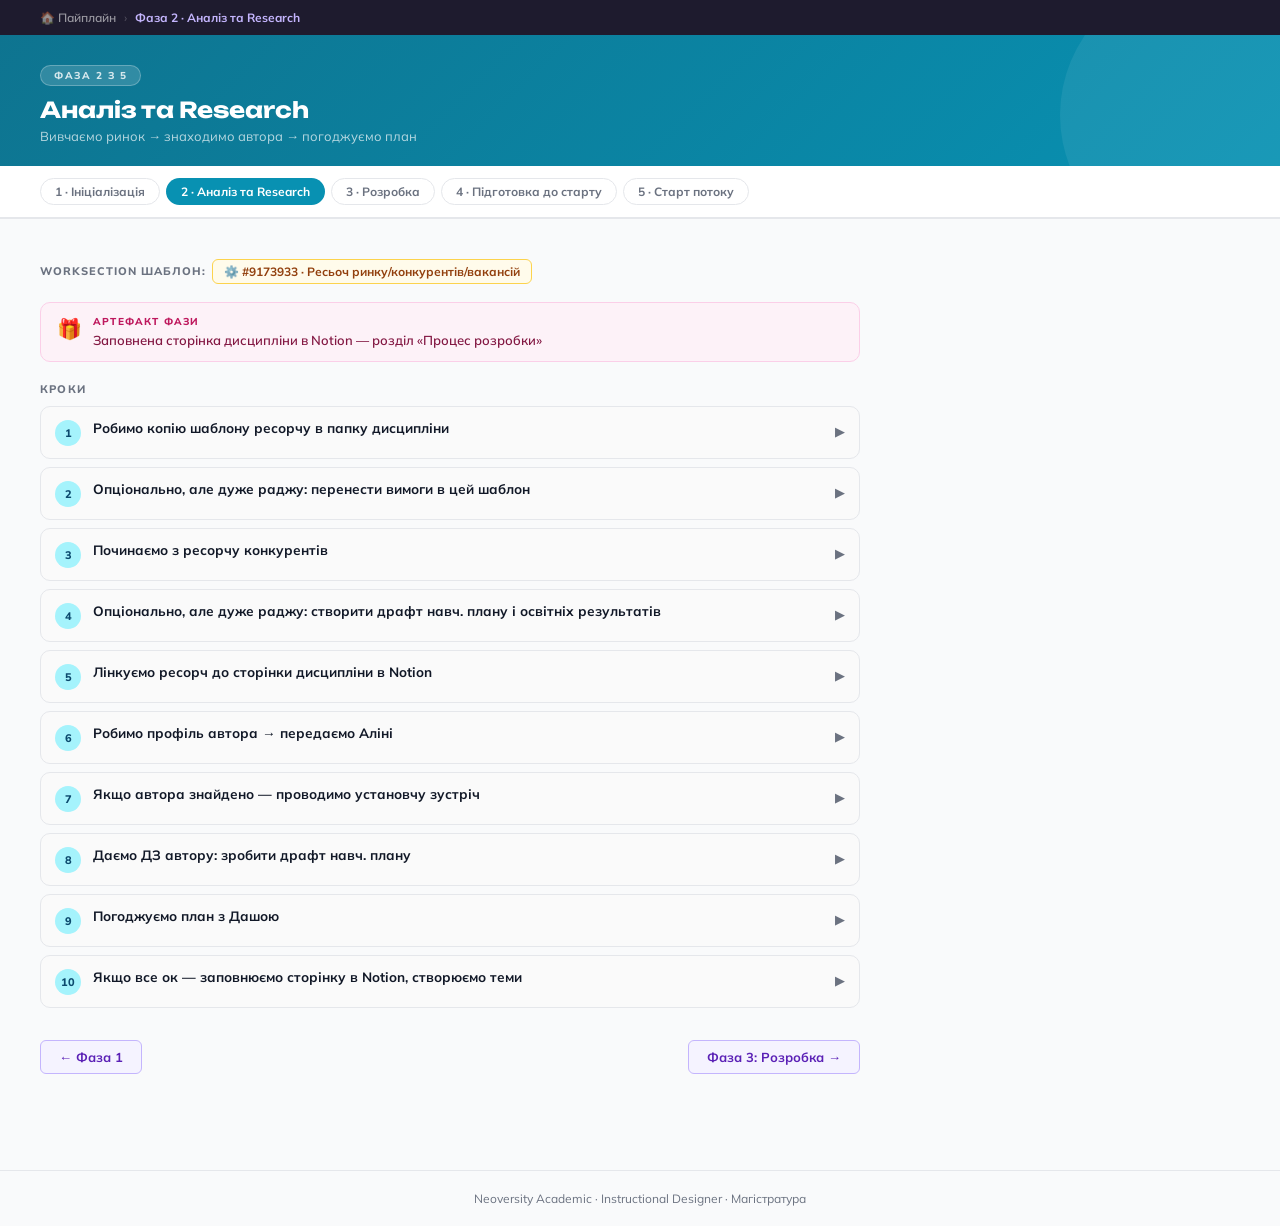
==== phase-2.html @ cc3567e7 "Initial pipeline: 5 phases + shared CSS + index" ====
<!DOCTYPE html>
<html lang="uk">
<head>
<meta charset="UTF-8">
<meta name="viewport" content="width=device-width, initial-scale=1.0">
<title>Фаза 2 · Аналіз та Research</title>
<link rel="stylesheet" href="shared.css">
</head>
<body>

<div class="topbar">
  <a href="index.html">🏠 Пайплайн</a>
  <span class="sep">›</span>
  <span class="cur">Фаза 2 · Аналіз та Research</span>
</div>

<div class="phase-banner" style="background:linear-gradient(135deg,#0E7490,#0891B2);">
  <div class="phase-tag">Фаза 2 з 5</div>
  <h1>Аналіз та Research</h1>
  <p>Вивчаємо ринок → знаходимо автора → погоджуємо план</p>
</div>

<div class="nav-pills">
  <a class="pill" href="phase-1.html">1 · Ініціалізація</a>
  <a class="pill active" href="phase-2.html" style="background:#0891B2;">2 · Аналіз та Research</a>
  <a class="pill" href="phase-3.html">3 · Розробка</a>
  <a class="pill" href="phase-4.html">4 · Підготовка до старту</a>
  <a class="pill" href="phase-5.html">5 · Старт потоку</a>
</div>

<div class="main">

  <div class="ws-tag">
    <span style="font-size:11px;font-weight:800;text-transform:uppercase;letter-spacing:1px;color:var(--muted);">Worksection шаблон:</span>
    <a class="lnk lnk-ws" href="https://goi1549.worksection.com/project/194984/9173933/" target="_blank">⚙️ #9173933 · Ресьоч ринку/конкурентів/вакансій</a>
  </div>

  <div class="artifact">
    <span class="ico">🎁</span>
    <div>
      <div class="a-lbl">Артефакт фази</div>
      <div class="a-txt">Заповнена сторінка дисципліни в Notion — розділ «Процес розробки»</div>
    </div>
  </div>

  <div class="sec-lbl">Кроки</div>
  <div class="steps">

    <div class="step">
      <div class="step-hdr" onclick="toggleStep(this)">
        <div class="snum" style="background:#A5F3FC;color:#0C4A6E;">1</div>
        <div class="step-title">Робимо копію шаблону ресорчу в папку дисципліни</div>
        <div class="step-arrow">▶</div>
      </div>
      <div class="step-body">
        <div class="why"><span class="wi">💡</span>Шаблон ресорчу — єдине місце де збираємо всю інформацію по конкурентах, вимогах і драфті НП. Без копії в папці дисципліни документ "загубиться" в спільних файлах.</div>
        <div class="links">
          <a class="lnk lnk-sheet" href="https://docs.google.com/spreadsheets/d/11NgSKmfYZsL1wiA2V9bonBR-zUMwZav1nzun_w6yIEM/edit" target="_blank">📗 Шаблон ресорчу — зробити копію</a>
        </div>
      </div>
    </div>

    <div class="step">
      <div class="step-hdr" onclick="toggleStep(this)">
        <div class="snum" style="background:#A5F3FC;color:#0C4A6E;">2</div>
        <div class="step-title">Опціонально, але дуже раджу: перенести вимоги в цей шаблон</div>
        <div class="step-arrow">▶</div>
      </div>
      <div class="step-body">
        <div class="why"><span class="wi">💡</span>Коли вимоги і ресорч в одному файлі — легше бачити чи відповідає знайдений контент тому що потрібно. Не треба перемикатися між вкладками.</div>
      </div>
    </div>

    <div class="step">
      <div class="step-hdr" onclick="toggleStep(this)">
        <div class="snum" style="background:#A5F3FC;color:#0C4A6E;">3</div>
        <div class="step-title">Починаємо з ресорчу конкурентів</div>
        <div class="step-arrow">▶</div>
      </div>
      <div class="step-body">
        <div class="why"><span class="wi">💡</span>Ресорч конкурентів показує що є на ринку — це допомагає зробити нашу дисципліну кращою або принаймні не гіршою. Без цього ризикуємо розробити "застарілий" курс.</div>
        <ul class="notes">
          <li>Дивимось вимоги до дисципліни, опис: магістратура в Notion</li>
          <li>Заповнюємо шаблон ресорчу</li>
        </ul>
        <div class="links">
          <a class="lnk lnk-notion" href="https://www.notion.so/goit/1813f971cef0800490b0d39226ace238" target="_blank">📓 Вимоги до дисципліни (ОПП)</a>
        </div>
      </div>
    </div>

    <div class="step">
      <div class="step-hdr" onclick="toggleStep(this)">
        <div class="snum" style="background:#A5F3FC;color:#0C4A6E;">4</div>
        <div class="step-title">Опціонально, але дуже раджу: створити драфт навч. плану і освітніх результатів</div>
        <div class="step-arrow">▶</div>
      </div>
      <div class="step-body">
        <div class="why"><span class="wi">💡</span>Якщо прийти на установчу зустріч вже з драфтом — розмова буде набагато продуктивнішою. Автор відразу реагує на конкретне, а не думає "з чого почати".</div>
      </div>
    </div>

    <div class="step">
      <div class="step-hdr" onclick="toggleStep(this)">
        <div class="snum" style="background:#A5F3FC;color:#0C4A6E;">5</div>
        <div class="step-title">Лінкуємо ресорч до сторінки дисципліни в Notion</div>
        <div class="step-arrow">▶</div>
      </div>
      <div class="step-body">
        <div class="why"><span class="wi">💡</span>Всі документи мають бути прилінковані до сторінки дисципліни — щоб будь-хто з команди міг знайти все в одному місці без запитів "а де це?".</div>
        <div class="links">
          <a class="lnk lnk-notion" href="https://www.notion.so/goit/Notion-529e259a971f466d80d2b1abbc45a297" target="_blank">📓 Notion · База дисципліни</a>
        </div>
      </div>
    </div>

    <div class="step">
      <div class="step-hdr" onclick="toggleStep(this)">
        <div class="snum" style="background:#A5F3FC;color:#0C4A6E;">6</div>
        <div class="step-title">Робимо профіль автора → передаємо Аліні</div>
        <div class="step-arrow">▶</div>
      </div>
      <div class="step-body">
        <div class="why"><span class="wi">💡</span>Профіль автора потрібен HR і рекрутерам для пошуку і підписання договору. Без нього процес онбордингу автора зупиняється.</div>
        <ul class="notes">
          <li>Для магістратури — профіль робиться на сторінці дисципліни в Notion у відповідному розділі</li>
          <li>Передаємо Аліні — вона поставить таску рекрутерам (опціонально, за потреби)</li>
        </ul>
        <div class="links">
          <a class="lnk lnk-notion" href="https://www.notion.so/goit/Neoversity-6c39748050674a029954bfe19735e883" target="_blank">📓 Опис профілів викладачів та менторів</a>
          <a class="lnk lnk-notion" href="https://www.notion.so/goit/Neoversity-2713f971cef08071bea7c9b1d1590219" target="_blank">📓 Профіль посади Автора дисципліни</a>
        </div>
      </div>
    </div>

    <div class="step">
      <div class="step-hdr" onclick="toggleStep(this)">
        <div class="snum" style="background:#A5F3FC;color:#0C4A6E;">7</div>
        <div class="step-title">Якщо автора знайдено — проводимо установчу зустріч</div>
        <div class="step-arrow">▶</div>
      </div>
      <div class="step-body">
        <div class="why"><span class="wi">💡</span>Установча зустріч — момент коли ми і автор синхронізуємось по змісту, формату і очікуваннях. Якщо автор вже є — починаємо з цього кроку, але бажано мати хоча б нотатки про дисципліну.</div>
        <ul class="notes">
          <li>Що за дисципліна взагалом — короткий огляд</li>
          <li>Особливості: які спеціалізації, які дисципліни взаємопов'язані, яка форма контролю</li>
          <li>Показуємо наш драфт НП, обговорюємо</li>
          <li>Одразу запитуємо щодо практики і домашніх завдань (що думає експерт)</li>
        </ul>
      </div>
    </div>

    <div class="step">
      <div class="step-hdr" onclick="toggleStep(this)">
        <div class="snum" style="background:#A5F3FC;color:#0C4A6E;">8</div>
        <div class="step-title">Даємо ДЗ автору: зробити драфт навч. плану</div>
        <div class="step-arrow">▶</div>
      </div>
      <div class="step-body">
        <div class="why"><span class="wi">💡</span>Якщо автор отримав чітке ДЗ з критеріями — шанс отримати якісний результат суттєво вищий. Без цього "драфт навчального плану" може означати що завгодно.</div>
        <ul class="notes">
          <li>Робити в окремій вкладці шаблону ресорчу</li>
          <li>Просимо прописати не тільки заняття, а й приблизний план — що буде на кожному</li>
          <li>Одразу починати думати про розбаловку балів</li>
          <li>Увага на тиждень мідтьормів при плануванні ДЗ і проєктів</li>
          <li>Просимо надіслати ДО зустрічі → щоб був час ознайомитись</li>
        </ul>
      </div>
    </div>

    <div class="step">
      <div class="step-hdr" onclick="toggleStep(this)">
        <div class="snum" style="background:#A5F3FC;color:#0C4A6E;">9</div>
        <div class="step-title">Погоджуємо план з Дашою</div>
        <div class="step-arrow">▶</div>
      </div>
      <div class="step-body">
        <div class="why"><span class="wi">💡</span>Даша як Head of Academic має бачити план до того як починаємо повну розробку. Її фідбек може суттєво змінити структуру — краще зараз ніж після.</div>
      </div>
    </div>

    <div class="step">
      <div class="step-hdr" onclick="toggleStep(this)">
        <div class="snum" style="background:#A5F3FC;color:#0C4A6E;">10</div>
        <div class="step-title">Якщо все ок — заповнюємо сторінку в Notion, створюємо теми</div>
        <div class="step-arrow">▶</div>
      </div>
      <div class="step-body">
        <div class="why"><span class="wi">💡</span>Заповнена сторінка "Процес розробки" — це операційний центр дисципліни. Звідси вся команда бачить статус, посилання і відповідальних.</div>
        <div class="notion-box">
          <div class="nb-title">📓 Що заповнюємо в Notion — розділ «Процес розробки»</div>
          <div class="nb-section">Загальне</div>
          <div class="nb-item">ОПП ІП3, ОПП ШІПІ — посилання</div>
          <div class="nb-item">Графік освітнього процесу</div>
          <div class="nb-item">Загальна кількість годин та кредитів <span class="who">методолог з ОПП</span></div>
          <div class="nb-item">Тривалість навчання: кількість тижнів <span class="who">методолог з календарного плану</span></div>
          <div class="nb-item">Форма фінального контролю <span class="who">методолог з ОПП</span></div>
          <div class="nb-section">Документи (посилання)</div>
          <div class="nb-item">План розробки курсу <span class="who">додає PM</span></div>
          <div class="nb-item nb-hl">📌 Папка на диску, куди складаємо ВСІ документи <span class="who">додає методолог</span></div>
          <div class="nb-item">Драфт навчального плану <span class="who">додає методолог</span></div>
          <div class="nb-item">Затверджений навчальний план <span class="who">додає методолог</span></div>
          <div class="nb-item">Силабус <span class="who">додає методолог</span></div>
          <div class="nb-item">Назва дисципліни в адмінці <span class="who">додає PM</span></div>
          <div class="nb-section">Контент дисципліни</div>
          <div class="nb-item">Методичні рекомендації для живих занять</div>
          <div class="nb-item">Нарахування балів за дисципліну <span class="who">методолог — попередньо на 1-2 міті, далі коригує</span></div>
          <div class="nb-item">Кількість робіт що перевіряються вручну <span class="who">методолог — попередньо на 1-2 міті, далі коригує</span></div>
        </div>
        <div class="links" style="margin-top:10px;">
          <a class="lnk lnk-notion" href="https://www.notion.so/goit/Notion-529e259a971f466d80d2b1abbc45a297" target="_blank">📓 База дисципліни Магістратура</a>
        </div>
      </div>
    </div>

  </div>

  <div style="margin-top:32px;display:flex;gap:12px;justify-content:space-between;">
    <a class="lnk lnk-notion" href="phase-1.html" style="padding:8px 18px;font-size:13px;">← Фаза 1</a>
    <a class="lnk lnk-notion" href="phase-3.html" style="padding:8px 18px;font-size:13px;">Фаза 3: Розробка →</a>
  </div>
</div>

<div class="footer">Neoversity Academic · Instructional Designer · Магістратура</div>
<script>function toggleStep(hdr){hdr.closest('.step').classList.toggle('open');}</script>
</body>
</html>
---- shared.css ----
@import url('https://fonts.googleapis.com/css2?family=Unbounded:wght@400;600;700&family=Mulish:ital,wght@0,400;0,500;0,600;0,700;1,400&display=swap');
:root {
  --p1:#7C3AED;--p1l:#F5F3FF;--p1m:#DDD6FE;
  --p2:#0E7490;--p2l:#ECFEFF;--p2m:#A5F3FC;--p2d:#0C4A6E;
  --p3:#1D4ED8;--p3l:#EFF6FF;--p3m:#BFDBFE;--p3d:#1E3A8A;
  --p4:#047857;--p4l:#ECFDF5;--p4m:#A7F3D0;--p4d:#064E3B;
  --p5:#4C1D95;--p5l:#F5F3FF;--p5m:#DDD6FE;
  --art:#BE185D;--artl:#FDF2F8;--artm:#FBCFE8;
  --why:#92400E;--whyl:#FFFBEB;--whym:#FDE68A;
  --text:#111827;--muted:#6B7280;--border:#E5E7EB;--bg:#F9FAFB;--card:#fff;
}
*{box-sizing:border-box;margin:0;padding:0;}
body{font-family:'Mulish',sans-serif;background:var(--bg);color:var(--text);}

/* TOPBAR */
.topbar{background:#1E1B2E;padding:10px 40px;display:flex;align-items:center;gap:8px;flex-wrap:wrap;}
.topbar a{color:rgba(255,255,255,.55);text-decoration:none;font-size:12px;font-weight:600;}
.topbar a:hover{color:white;}
.topbar .sep{color:rgba(255,255,255,.25);font-size:12px;}
.topbar .cur{color:#C4B5FD;font-size:12px;font-weight:700;}

/* PHASE HEADER */
.phase-banner{padding:28px 40px 22px;color:white;position:relative;overflow:hidden;}
.phase-banner::before{content:'';position:absolute;top:-60px;right:-60px;width:280px;height:280px;border-radius:50%;background:rgba(255,255,255,.07);}
.phase-tag{display:inline-block;background:rgba(255,255,255,.15);border:1px solid rgba(255,255,255,.25);border-radius:20px;padding:3px 13px;font-size:10px;font-weight:800;letter-spacing:1.5px;text-transform:uppercase;color:rgba(255,255,255,.8);margin-bottom:10px;}
.phase-banner h1{font-family:'Unbounded',sans-serif;font-size:22px;font-weight:700;line-height:1.25;margin-bottom:4px;position:relative;z-index:1;}
.phase-banner p{font-size:13px;color:rgba(255,255,255,.7);position:relative;z-index:1;}

/* NAV PILLS */
.nav-pills{background:white;border-bottom:2px solid var(--border);padding:12px 40px;display:flex;gap:6px;flex-wrap:wrap;}
.pill{display:inline-flex;align-items:center;gap:6px;border-radius:20px;padding:5px 14px;font-size:12px;font-weight:700;text-decoration:none;border:1.5px solid var(--border);color:var(--muted);transition:all .15s;white-space:nowrap;}
.pill:hover{border-color:#A5B4FC;color:#3730A3;background:#F5F3FF;}
.pill.active{color:white;border-color:transparent;}

/* MAIN */
.main{padding:24px 40px 80px;max-width:900px;}

/* ARTIFACT */
.artifact{display:flex;align-items:flex-start;gap:11px;background:var(--artl);border:1.5px solid var(--artm);border-radius:10px;padding:12px 16px;margin:18px 0;}
.artifact .ico{font-size:20px;flex-shrink:0;margin-top:1px;}
.artifact .a-lbl{font-size:10px;font-weight:800;letter-spacing:1.2px;text-transform:uppercase;color:var(--art);margin-bottom:3px;}
.artifact .a-txt{font-size:13px;font-weight:600;color:#831843;line-height:1.4;}

/* STEPS */
.sec-lbl{font-size:11px;font-weight:800;letter-spacing:1.2px;text-transform:uppercase;color:var(--muted);margin:20px 0 10px;}
.steps{display:flex;flex-direction:column;gap:8px;}
.step{border:1.5px solid var(--border);border-radius:10px;overflow:hidden;background:#FAFAFA;}
.step-hdr{display:flex;align-items:flex-start;gap:12px;padding:12px 14px;cursor:pointer;transition:background .15s;}
.step-hdr:hover{background:#F3F4F6;}
.snum{width:26px;height:26px;border-radius:50%;display:flex;align-items:center;justify-content:center;font-size:11px;font-weight:800;flex-shrink:0;margin-top:1px;}
.step-title{font-size:13.5px;font-weight:700;line-height:1.4;flex:1;}
.step-arrow{color:var(--muted);font-size:13px;transition:transform .2s;flex-shrink:0;margin-top:4px;}
.step.open .step-arrow{transform:rotate(90deg);}
.step-body{display:none;padding:0 14px 14px 52px;}
.step.open .step-body{display:block;}

/* WHY */
.why{background:var(--whyl);border:1.5px solid var(--whym);border-radius:8px;padding:10px 13px;margin-bottom:10px;font-size:12.5px;color:var(--why);line-height:1.5;display:flex;gap:8px;}
.why .wi{flex-shrink:0;font-size:15px;}

/* NOTES */
.notes{list-style:none;margin:6px 0;}
.notes li{font-size:13px;color:#374151;padding:2px 0;line-height:1.5;display:flex;gap:7px;}
.notes li::before{content:'•';color:var(--muted);flex-shrink:0;}

/* LINKS */
.links{display:flex;flex-wrap:wrap;gap:6px;margin-top:8px;}
.lnk{display:inline-flex;align-items:center;gap:5px;border-radius:6px;padding:4px 11px;font-size:12px;font-weight:700;text-decoration:none;border:1.5px solid;transition:background .15s;}
.lnk-notion{border-color:#C4B5FD;color:#5B21B6;background:#F5F3FF;}.lnk-notion:hover{background:#EDE9FE;}
.lnk-drive{border-color:#86EFAC;color:#166534;background:#F0FDF4;}.lnk-drive:hover{background:#DCFCE7;}
.lnk-sheet{border-color:#6EE7B7;color:#065F46;background:#ECFDF5;}.lnk-sheet:hover{background:#D1FAE5;}
.lnk-ws{border-color:#FCD34D;color:#92400E;background:#FFFBEB;}.lnk-ws:hover{background:#FEF3C7;}

/* NOTION BOX */
.notion-box{background:#F8F7FF;border:1.5px solid #DDD6FE;border-radius:10px;padding:14px 16px;margin:10px 0;}
.nb-title{font-size:11px;font-weight:800;letter-spacing:1px;text-transform:uppercase;color:#5B21B6;margin-bottom:10px;}
.nb-section{font-size:12px;font-weight:800;color:#3730A3;margin:8px 0 4px;padding:3px 0;border-bottom:1px solid #EDE9FE;}
.nb-item{font-size:12.5px;color:#374151;padding:2px 0 2px 10px;line-height:1.4;display:flex;align-items:baseline;gap:6px;}
.nb-item::before{content:'›';color:#7C3AED;font-weight:700;flex-shrink:0;}
.nb-item .who{font-size:11px;color:var(--muted);font-style:italic;margin-left:4px;}
.nb-hl{background:#EDE9FE;border-radius:4px;padding:1px 6px;}

/* SUBTASKS */
.subtasks{margin-top:8px;display:flex;flex-direction:column;gap:4px;}
.sub{background:white;border:1px solid var(--border);border-radius:7px;padding:7px 12px;font-size:12.5px;color:#374151;display:flex;align-items:flex-start;gap:8px;line-height:1.4;}
.sub::before{content:'□';color:#9CA3AF;font-size:13px;flex-shrink:0;margin-top:1px;}

/* WS TAG */
.ws-tag{display:inline-flex;align-items:center;gap:6px;margin-top:16px;}

.footer{text-align:center;padding:20px 40px;font-size:12px;color:var(--muted);border-top:1px solid var(--border);margin-top:16px;}

@media(max-width:700px){
  .topbar,.nav-pills,.phase-banner,.main{padding-left:16px;padding-right:16px;}
  .phase-banner h1{font-size:18px;}
}
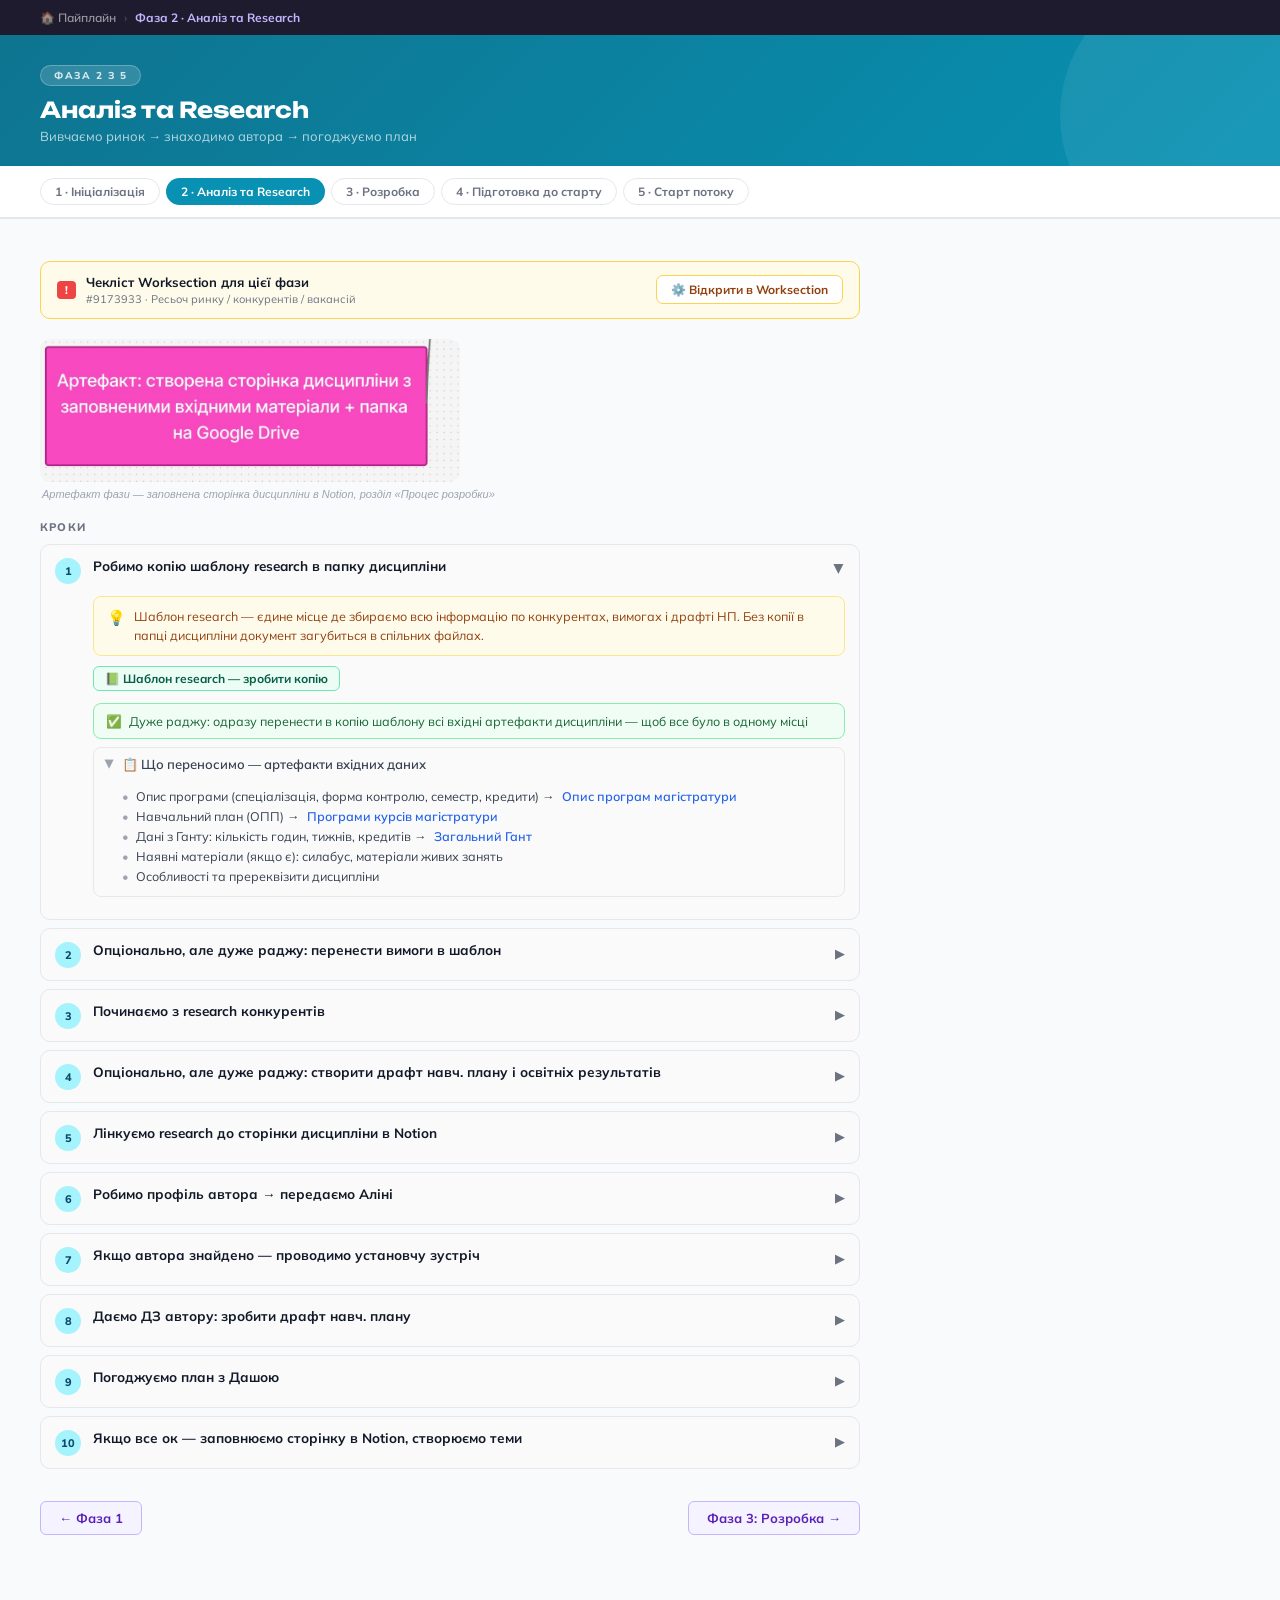
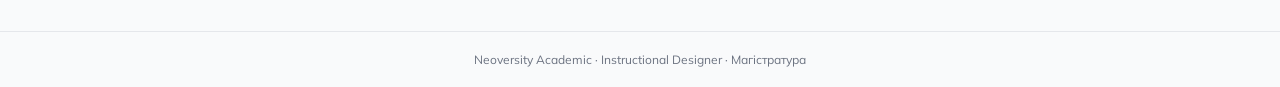
==== commit d0c46469: "Phase 2: artifact screenshot, toggle list step 1, updated links" ====
--- a/phase-2.html
+++ b/phase-2.html
@@ -5,6 +5,82 @@
 <meta name="viewport" content="width=device-width, initial-scale=1.0">
 <title>Фаза 2 · Аналіз та Research</title>
 <link rel="stylesheet" href="shared.css">
+<style>
+.artifact-visual {
+  margin: 20px 0 6px;
+  border-radius: 10px;
+  overflow: hidden;
+  max-width: 420px;
+}
+.artifact-visual img {
+  width: 100%;
+  display: block;
+}
+.screenshot-caption {
+  font-size: 11px;
+  color: #9CA3AF;
+  font-style: italic;
+  margin-top: 5px;
+  padding-left: 2px;
+}
+.step-screenshot {
+  margin: 10px 0 6px;
+  border-radius: 8px;
+  overflow: hidden;
+  border: 1.5px solid #E5E7EB;
+  box-shadow: 0 2px 8px rgba(0,0,0,.07);
+}
+.step-screenshot img { width: 100%; display: block; }
+
+.ws-header {
+  background: #FFFBEB;
+  border: 1.5px solid #FCD34D;
+  border-radius: 10px;
+  padding: 12px 16px;
+  margin: 18px 0 10px;
+  display: flex;
+  align-items: center;
+  justify-content: space-between;
+  gap: 12px;
+  flex-wrap: wrap;
+}
+.ws-header-info { display: flex; align-items: center; gap: 10px; }
+.ws-badge { background: #EF4444; color: white; border-radius: 4px; padding: 2px 8px; font-size: 11px; font-weight: 800; flex-shrink: 0; }
+.ws-header-name { font-size: 13px; font-weight: 700; color: #111827; }
+.ws-header-sub { font-size: 11px; color: #6B7280; margin-top: 2px; }
+.ws-open-link {
+  display: inline-flex; align-items: center; gap: 5px;
+  background: white; border: 1.5px solid #FCD34D; border-radius: 7px;
+  padding: 6px 14px; font-size: 12px; font-weight: 700; color: #92400E;
+  text-decoration: none; white-space: nowrap;
+}
+.ws-open-link:hover { background: #FEF3C7; }
+
+/* TOGGLE LIST */
+.toggle-list { margin: 8px 0; display: flex; flex-direction: column; gap: 4px; }
+.toggle-item { border: 1.5px solid #E5E7EB; border-radius: 8px; overflow: hidden; background: #FAFAFA; }
+.toggle-hdr {
+  display: flex; align-items: center; gap: 8px;
+  padding: 8px 12px; cursor: pointer; font-size: 13px;
+  font-weight: 600; color: #374151; transition: background .15s;
+}
+.toggle-hdr:hover { background: #F3F4F6; }
+.toggle-arrow { color: #9CA3AF; font-size: 11px; transition: transform .2s; flex-shrink: 0; }
+.toggle-item.open .toggle-arrow { transform: rotate(90deg); }
+.toggle-body { display: none; padding: 6px 12px 10px 28px; }
+.toggle-item.open .toggle-body { display: block; }
+.toggle-body ul { list-style: none; }
+.toggle-body ul li { font-size: 12.5px; color: #374151; padding: 2px 0; display: flex; gap: 7px; }
+.toggle-body ul li::before { content: '•'; color: #9CA3AF; flex-shrink: 0; }
+.toggle-body a { color: #2563EB; text-decoration: none; font-weight: 600; }
+.toggle-body a:hover { text-decoration: underline; }
+
+.tip-box {
+  background: #F0FDF4; border: 1.5px solid #86EFAC; border-radius: 8px;
+  padding: 8px 12px; margin: 8px 0; font-size: 12.5px; color: #166534;
+  display: flex; gap: 7px; align-items: flex-start; line-height: 1.5;
+}
+</style>
 </head>
 <body>
 
@@ -30,65 +106,102 @@
 
 <div class="main">
 
-  <div class="ws-tag">
-    <span style="font-size:11px;font-weight:800;text-transform:uppercase;letter-spacing:1px;color:var(--muted);">Worksection шаблон:</span>
-    <a class="lnk lnk-ws" href="https://goi1549.worksection.com/project/194984/9173933/" target="_blank">⚙️ #9173933 · Ресьоч ринку/конкурентів/вакансій</a>
+  <!-- WS -->
+  <div class="ws-header">
+    <div class="ws-header-info">
+      <span class="ws-badge">!</span>
+      <div>
+        <div class="ws-header-name">Чекліст Worksection для цієї фази</div>
+        <div class="ws-header-sub">#9173933 · Ресьоч ринку / конкурентів / вакансій</div>
+      </div>
+    </div>
+    <a class="ws-open-link" href="https://goi1549.worksection.com/project/194984/9173933/" target="_blank">⚙️ Відкрити в Worksection</a>
   </div>
 
-  <div class="artifact">
-    <span class="ico">🎁</span>
-    <div>
-      <div class="a-lbl">Артефакт фази</div>
-      <div class="a-txt">Заповнена сторінка дисципліни в Notion — розділ «Процес розробки»</div>
-    </div>
+  <!-- ARTIFACT VISUAL -->
+  <div class="artifact-visual">
+    <img src="img/artifact-phase2.png" alt="Артефакт фази 2">
   </div>
-
-  <div class="sec-lbl">Кроки</div>
+  <div class="screenshot-caption">Артефакт фази — заповнена сторінка дисципліни в Notion, розділ «Процес розробки»</div>
+
+  <div class="sec-lbl" style="margin-top:20px;">Кроки</div>
   <div class="steps">
 
-    <div class="step">
+    <!-- КРОК 1 -->
+    <div class="step open">
       <div class="step-hdr" onclick="toggleStep(this)">
         <div class="snum" style="background:#A5F3FC;color:#0C4A6E;">1</div>
-        <div class="step-title">Робимо копію шаблону ресорчу в папку дисципліни</div>
-        <div class="step-arrow">▶</div>
-      </div>
-      <div class="step-body">
-        <div class="why"><span class="wi">💡</span>Шаблон ресорчу — єдине місце де збираємо всю інформацію по конкурентах, вимогах і драфті НП. Без копії в папці дисципліни документ "загубиться" в спільних файлах.</div>
-        <div class="links">
-          <a class="lnk lnk-sheet" href="https://docs.google.com/spreadsheets/d/11NgSKmfYZsL1wiA2V9bonBR-zUMwZav1nzun_w6yIEM/edit" target="_blank">📗 Шаблон ресорчу — зробити копію</a>
-        </div>
-      </div>
-    </div>
-
+        <div class="step-title">Робимо копію шаблону research в папку дисципліни</div>
+        <div class="step-arrow">▶</div>
+      </div>
+      <div class="step-body">
+        <div class="why"><span class="wi">💡</span>Шаблон research — єдине місце де збираємо всю інформацію по конкурентах, вимогах і драфті НП. Без копії в папці дисципліни документ загубиться в спільних файлах.</div>
+        <div class="links">
+          <a class="lnk lnk-sheet" href="https://docs.google.com/spreadsheets/d/11NgSKmfYZsL1wiA2V9bonBR-zUMwZav1nzun_w6yIEM/edit" target="_blank">📗 Шаблон research — зробити копію</a>
+        </div>
+
+        <div class="tip-box" style="margin-top:12px;">
+          <span>✅</span>
+          <span>Дуже раджу: одразу перенести в копію шаблону всі вхідні артефакти дисципліни — щоб все було в одному місці</span>
+        </div>
+
+        <!-- TOGGLE LIST артефактів -->
+        <div class="toggle-list">
+          <div class="toggle-item open">
+            <div class="toggle-hdr" onclick="toggleItem(this)">
+              <span class="toggle-arrow">▶</span>
+              <span>📋 Що переносимо — артефакти вхідних даних</span>
+            </div>
+            <div class="toggle-body">
+              <ul>
+                <li>Опис програми (спеціалізація, форма контролю, семестр, кредити) → <a href="https://www.notion.so/goit/f55b9d58c3cb4a2db065ef0a1fe1a9ff" target="_blank">Опис програм магістратури</a></li>
+                <li>Навчальний план (ОПП) → <a href="https://www.notion.so/goit/28642272f88a4cb295b1fd75c23b3987" target="_blank">Програми курсів магістратури</a></li>
+                <li>Дані з Ганту: кількість годин, тижнів, кредитів → <a href="https://docs.google.com/spreadsheets/d/1fmjPh4i0w682fTiK4KNjOLV3Fx5nlGcYdcCfEuyLKbg/edit?gid=1283945675#gid=1283945675" target="_blank">Загальний Гант</a></li>
+                <li>Наявні матеріали (якщо є): силабус, матеріали живих занять</li>
+                <li>Особливості та пререквізити дисципліни</li>
+              </ul>
+            </div>
+          </div>
+        </div>
+      </div>
+    </div>
+
+    <!-- КРОК 2 -->
     <div class="step">
       <div class="step-hdr" onclick="toggleStep(this)">
         <div class="snum" style="background:#A5F3FC;color:#0C4A6E;">2</div>
-        <div class="step-title">Опціонально, але дуже раджу: перенести вимоги в цей шаблон</div>
-        <div class="step-arrow">▶</div>
-      </div>
-      <div class="step-body">
-        <div class="why"><span class="wi">💡</span>Коли вимоги і ресорч в одному файлі — легше бачити чи відповідає знайдений контент тому що потрібно. Не треба перемикатися між вкладками.</div>
-      </div>
-    </div>
-
+        <div class="step-title">Опціонально, але дуже раджу: перенести вимоги в шаблон</div>
+        <div class="step-arrow">▶</div>
+      </div>
+      <div class="step-body">
+        <div class="why"><span class="wi">💡</span>Коли вимоги і research в одному файлі — легше бачити чи відповідає знайдений контент тому що потрібно. Не треба перемикатися між вкладками.</div>
+        <div class="links">
+          <a class="lnk lnk-notion" href="https://www.notion.so/goit/a52e256980e0421d937d7b7dd9fb95d5" target="_blank">📓 Методична розробка основного контенту маг. програм</a>
+        </div>
+      </div>
+    </div>
+
+    <!-- КРОК 3 -->
     <div class="step">
       <div class="step-hdr" onclick="toggleStep(this)">
         <div class="snum" style="background:#A5F3FC;color:#0C4A6E;">3</div>
-        <div class="step-title">Починаємо з ресорчу конкурентів</div>
-        <div class="step-arrow">▶</div>
-      </div>
-      <div class="step-body">
-        <div class="why"><span class="wi">💡</span>Ресорч конкурентів показує що є на ринку — це допомагає зробити нашу дисципліну кращою або принаймні не гіршою. Без цього ризикуємо розробити "застарілий" курс.</div>
+        <div class="step-title">Починаємо з research конкурентів</div>
+        <div class="step-arrow">▶</div>
+      </div>
+      <div class="step-body">
+        <div class="why"><span class="wi">💡</span>Research конкурентів показує що є на ринку — це допомагає зробити нашу дисципліну кращою або принаймні не гіршою. Без цього ризикуємо розробити "застарілий" курс.</div>
         <ul class="notes">
-          <li>Дивимось вимоги до дисципліни, опис: магістратура в Notion</li>
-          <li>Заповнюємо шаблон ресорчу</li>
+          <li>Дивимось вимоги до дисципліни та опис — магістратура в Notion</li>
+          <li>Заповнюємо шаблон research</li>
         </ul>
         <div class="links">
-          <a class="lnk lnk-notion" href="https://www.notion.so/goit/1813f971cef0800490b0d39226ace238" target="_blank">📓 Вимоги до дисципліни (ОПП)</a>
-        </div>
-      </div>
-    </div>
-
+          <a class="lnk lnk-notion" href="https://www.notion.so/goit/f55b9d58c3cb4a2db065ef0a1fe1a9ff" target="_blank">📓 Опис програм магістратури</a>
+          <a class="lnk lnk-notion" href="https://www.notion.so/goit/28642272f88a4cb295b1fd75c23b3987" target="_blank">📓 Програми курсів магістратури</a>
+        </div>
+      </div>
+    </div>
+
+    <!-- КРОК 4 -->
     <div class="step">
       <div class="step-hdr" onclick="toggleStep(this)">
         <div class="snum" style="background:#A5F3FC;color:#0C4A6E;">4</div>
@@ -100,10 +213,11 @@
       </div>
     </div>
 
+    <!-- КРОК 5 -->
     <div class="step">
       <div class="step-hdr" onclick="toggleStep(this)">
         <div class="snum" style="background:#A5F3FC;color:#0C4A6E;">5</div>
-        <div class="step-title">Лінкуємо ресорч до сторінки дисципліни в Notion</div>
+        <div class="step-title">Лінкуємо research до сторінки дисципліни в Notion</div>
         <div class="step-arrow">▶</div>
       </div>
       <div class="step-body">
@@ -114,6 +228,7 @@
       </div>
     </div>
 
+    <!-- КРОК 6 -->
     <div class="step">
       <div class="step-hdr" onclick="toggleStep(this)">
         <div class="snum" style="background:#A5F3FC;color:#0C4A6E;">6</div>
@@ -124,15 +239,16 @@
         <div class="why"><span class="wi">💡</span>Профіль автора потрібен HR і рекрутерам для пошуку і підписання договору. Без нього процес онбордингу автора зупиняється.</div>
         <ul class="notes">
           <li>Для магістратури — профіль робиться на сторінці дисципліни в Notion у відповідному розділі</li>
-          <li>Передаємо Аліні — вона поставить таску рекрутерам (опціонально, за потреби)</li>
+          <li>Передаємо Аліні — вона поставить таску рекрутерам (за потреби)</li>
         </ul>
         <div class="links">
-          <a class="lnk lnk-notion" href="https://www.notion.so/goit/Neoversity-6c39748050674a029954bfe19735e883" target="_blank">📓 Опис профілів викладачів та менторів</a>
+          <a class="lnk lnk-notion" href="https://www.notion.so/goit/Neoversity-6c39748050674a029954bfe19735e883" target="_blank">📓 Профілі викладачів та менторів</a>
           <a class="lnk lnk-notion" href="https://www.notion.so/goit/Neoversity-2713f971cef08071bea7c9b1d1590219" target="_blank">📓 Профіль посади Автора дисципліни</a>
         </div>
       </div>
     </div>
 
+    <!-- КРОК 7 -->
     <div class="step">
       <div class="step-hdr" onclick="toggleStep(this)">
         <div class="snum" style="background:#A5F3FC;color:#0C4A6E;">7</div>
@@ -142,7 +258,7 @@
       <div class="step-body">
         <div class="why"><span class="wi">💡</span>Установча зустріч — момент коли ми і автор синхронізуємось по змісту, формату і очікуваннях. Якщо автор вже є — починаємо з цього кроку, але бажано мати хоча б нотатки про дисципліну.</div>
         <ul class="notes">
-          <li>Що за дисципліна взагалом — короткий огляд</li>
+          <li>Що за дисципліна взагалі — короткий огляд</li>
           <li>Особливості: які спеціалізації, які дисципліни взаємопов'язані, яка форма контролю</li>
           <li>Показуємо наш драфт НП, обговорюємо</li>
           <li>Одразу запитуємо щодо практики і домашніх завдань (що думає експерт)</li>
@@ -150,6 +266,7 @@
       </div>
     </div>
 
+    <!-- КРОК 8 -->
     <div class="step">
       <div class="step-hdr" onclick="toggleStep(this)">
         <div class="snum" style="background:#A5F3FC;color:#0C4A6E;">8</div>
@@ -157,9 +274,9 @@
         <div class="step-arrow">▶</div>
       </div>
       <div class="step-body">
-        <div class="why"><span class="wi">💡</span>Якщо автор отримав чітке ДЗ з критеріями — шанс отримати якісний результат суттєво вищий. Без цього "драфт навчального плану" може означати що завгодно.</div>
+        <div class="why"><span class="wi">💡</span>Якщо автор отримав чітке ДЗ з критеріями — шанс отримати якісний результат суттєво вищий.</div>
         <ul class="notes">
-          <li>Робити в окремій вкладці шаблону ресорчу</li>
+          <li>Робити в окремій вкладці шаблону research</li>
           <li>Просимо прописати не тільки заняття, а й приблизний план — що буде на кожному</li>
           <li>Одразу починати думати про розбаловку балів</li>
           <li>Увага на тиждень мідтьормів при плануванні ДЗ і проєктів</li>
@@ -168,6 +285,7 @@
       </div>
     </div>
 
+    <!-- КРОК 9 -->
     <div class="step">
       <div class="step-hdr" onclick="toggleStep(this)">
         <div class="snum" style="background:#A5F3FC;color:#0C4A6E;">9</div>
@@ -179,6 +297,7 @@
       </div>
     </div>
 
+    <!-- КРОК 10 -->
     <div class="step">
       <div class="step-hdr" onclick="toggleStep(this)">
         <div class="snum" style="background:#A5F3FC;color:#0C4A6E;">10</div>
@@ -197,18 +316,19 @@
           <div class="nb-item">Форма фінального контролю <span class="who">методолог з ОПП</span></div>
           <div class="nb-section">Документи (посилання)</div>
           <div class="nb-item">План розробки курсу <span class="who">додає PM</span></div>
-          <div class="nb-item nb-hl">📌 Папка на диску, куди складаємо ВСІ документи <span class="who">додає методолог</span></div>
+          <div class="nb-item nb-hl">📌 Папка на диску — куди складаємо ВСІ документи <span class="who">додає методолог</span></div>
           <div class="nb-item">Драфт навчального плану <span class="who">додає методолог</span></div>
           <div class="nb-item">Затверджений навчальний план <span class="who">додає методолог</span></div>
           <div class="nb-item">Силабус <span class="who">додає методолог</span></div>
           <div class="nb-item">Назва дисципліни в адмінці <span class="who">додає PM</span></div>
           <div class="nb-section">Контент дисципліни</div>
           <div class="nb-item">Методичні рекомендації для живих занять</div>
-          <div class="nb-item">Нарахування балів за дисципліну <span class="who">методолог — попередньо на 1-2 міті, далі коригує</span></div>
+          <div class="nb-item">Нарахування балів <span class="who">методолог — попередньо на 1-2 міті, далі коригує</span></div>
           <div class="nb-item">Кількість робіт що перевіряються вручну <span class="who">методолог — попередньо на 1-2 міті, далі коригує</span></div>
         </div>
         <div class="links" style="margin-top:10px;">
-          <a class="lnk lnk-notion" href="https://www.notion.so/goit/Notion-529e259a971f466d80d2b1abbc45a297" target="_blank">📓 База дисципліни Магістратура</a>
+          <a class="lnk lnk-notion" href="https://www.notion.so/goit/Notion-529e259a971f466d80d2b1abbc45a297" target="_blank">📓 База дисциплін Магістратура</a>
+          <a class="lnk lnk-sheet" href="https://docs.google.com/spreadsheets/d/1_-yIu1RKi2VN1hKj88aLDlo7SHNGWWsfZ80x23Bixv0/edit?gid=0#gid=0" target="_blank">📗 Зведена таблиця матеріалів · Study</a>
         </div>
       </div>
     </div>
@@ -222,6 +342,9 @@
 </div>
 
 <div class="footer">Neoversity Academic · Instructional Designer · Магістратура</div>
-<script>function toggleStep(hdr){hdr.closest('.step').classList.toggle('open');}</script>
+<script>
+function toggleStep(hdr){ hdr.closest('.step').classList.toggle('open'); }
+function toggleItem(hdr){ hdr.closest('.toggle-item').classList.toggle('open'); }
+</script>
 </body>
 </html>
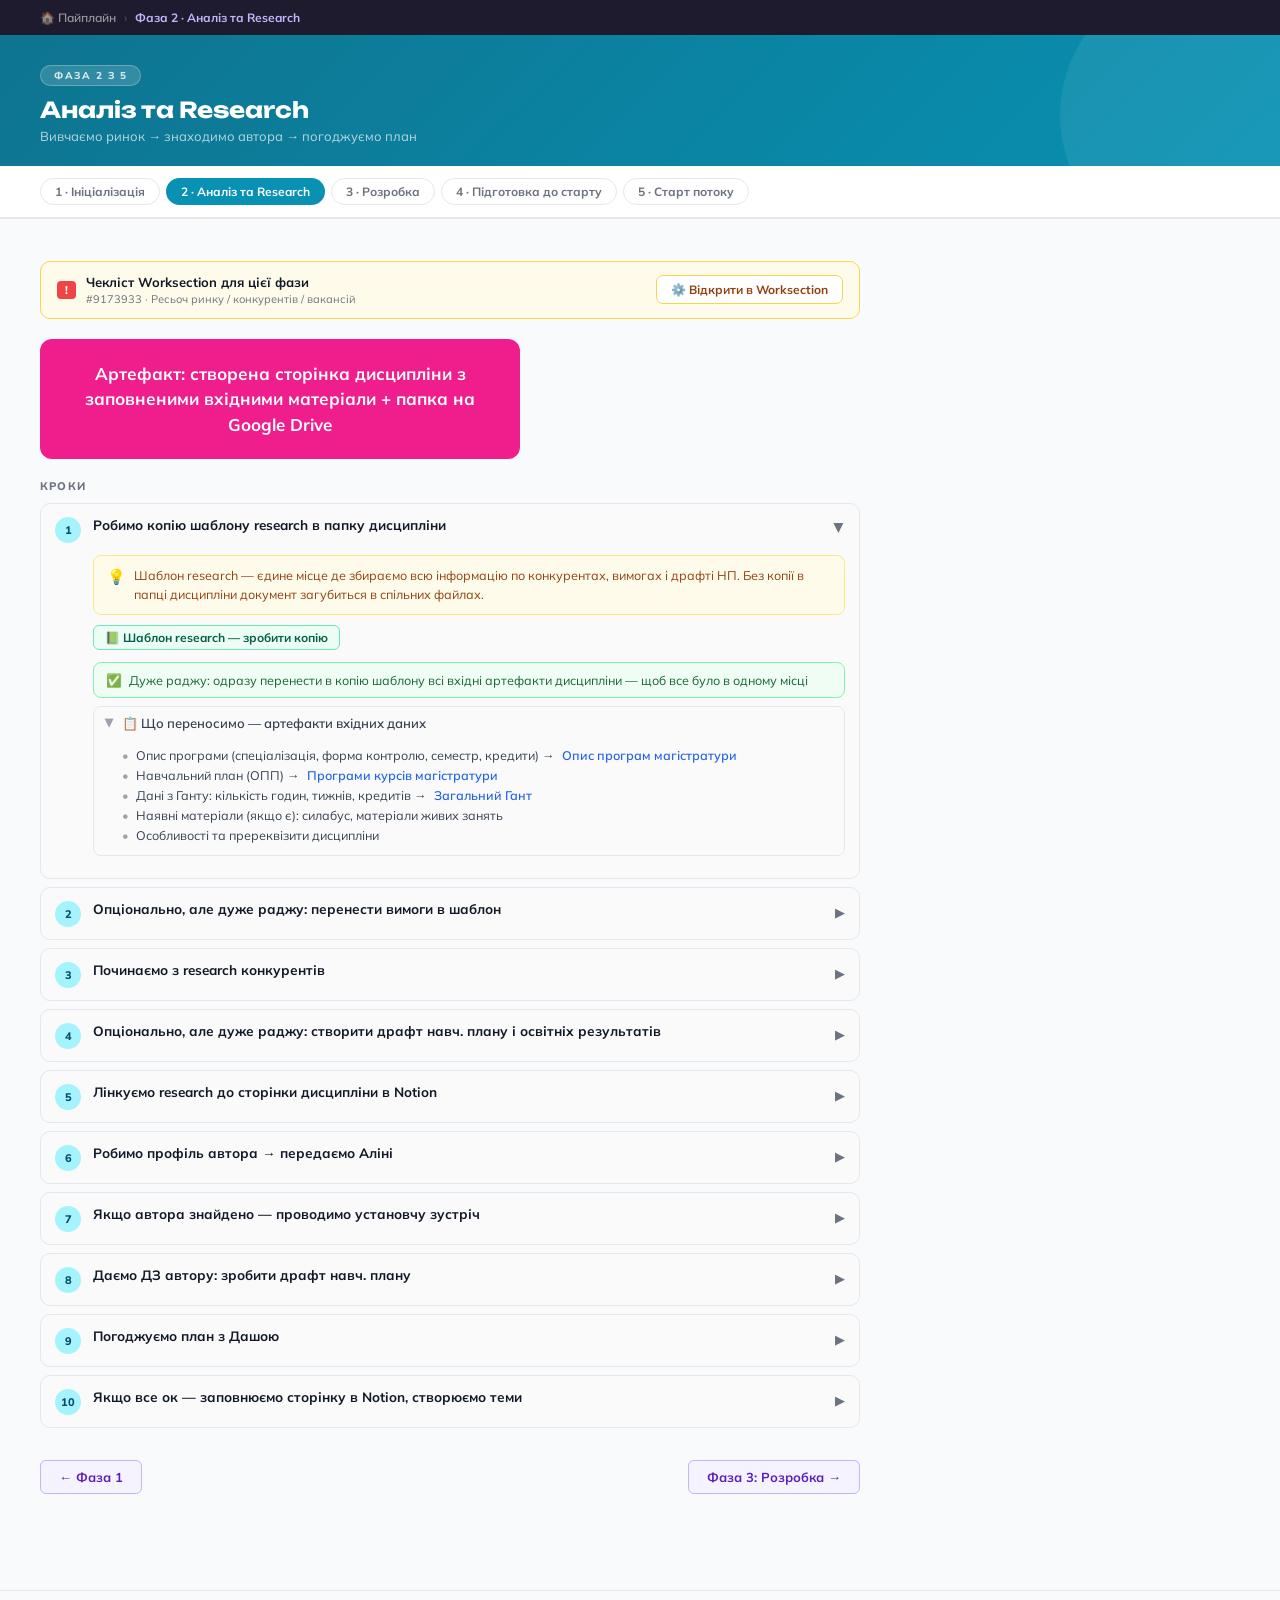
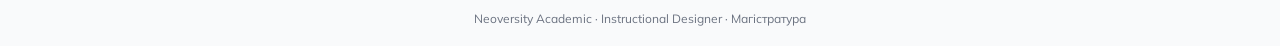
==== commit a1cbb3ee: "Fix: artifact as HTML box (not screenshot), remove context images from phase-3, clean UI" ====
--- a/phase-2.html
+++ b/phase-2.html
@@ -118,11 +118,9 @@
     <a class="ws-open-link" href="https://goi1549.worksection.com/project/194984/9173933/" target="_blank">⚙️ Відкрити в Worksection</a>
   </div>
 
-  <!-- ARTIFACT VISUAL -->
-  <div class="artifact-visual">
-    <img src="img/artifact-phase2.png" alt="Артефакт фази 2">
+  <div style="background:#F01D8C;border-radius:12px;padding:22px 28px;margin:20px 0;color:white;font-size:17px;font-weight:700;line-height:1.5;max-width:480px;text-align:center;">
+    Артефакт: створена сторінка дисципліни з заповненими вхідними матеріали + папка на Google Drive
   </div>
-  <div class="screenshot-caption">Артефакт фази — заповнена сторінка дисципліни в Notion, розділ «Процес розробки»</div>
 
   <div class="sec-lbl" style="margin-top:20px;">Кроки</div>
   <div class="steps">
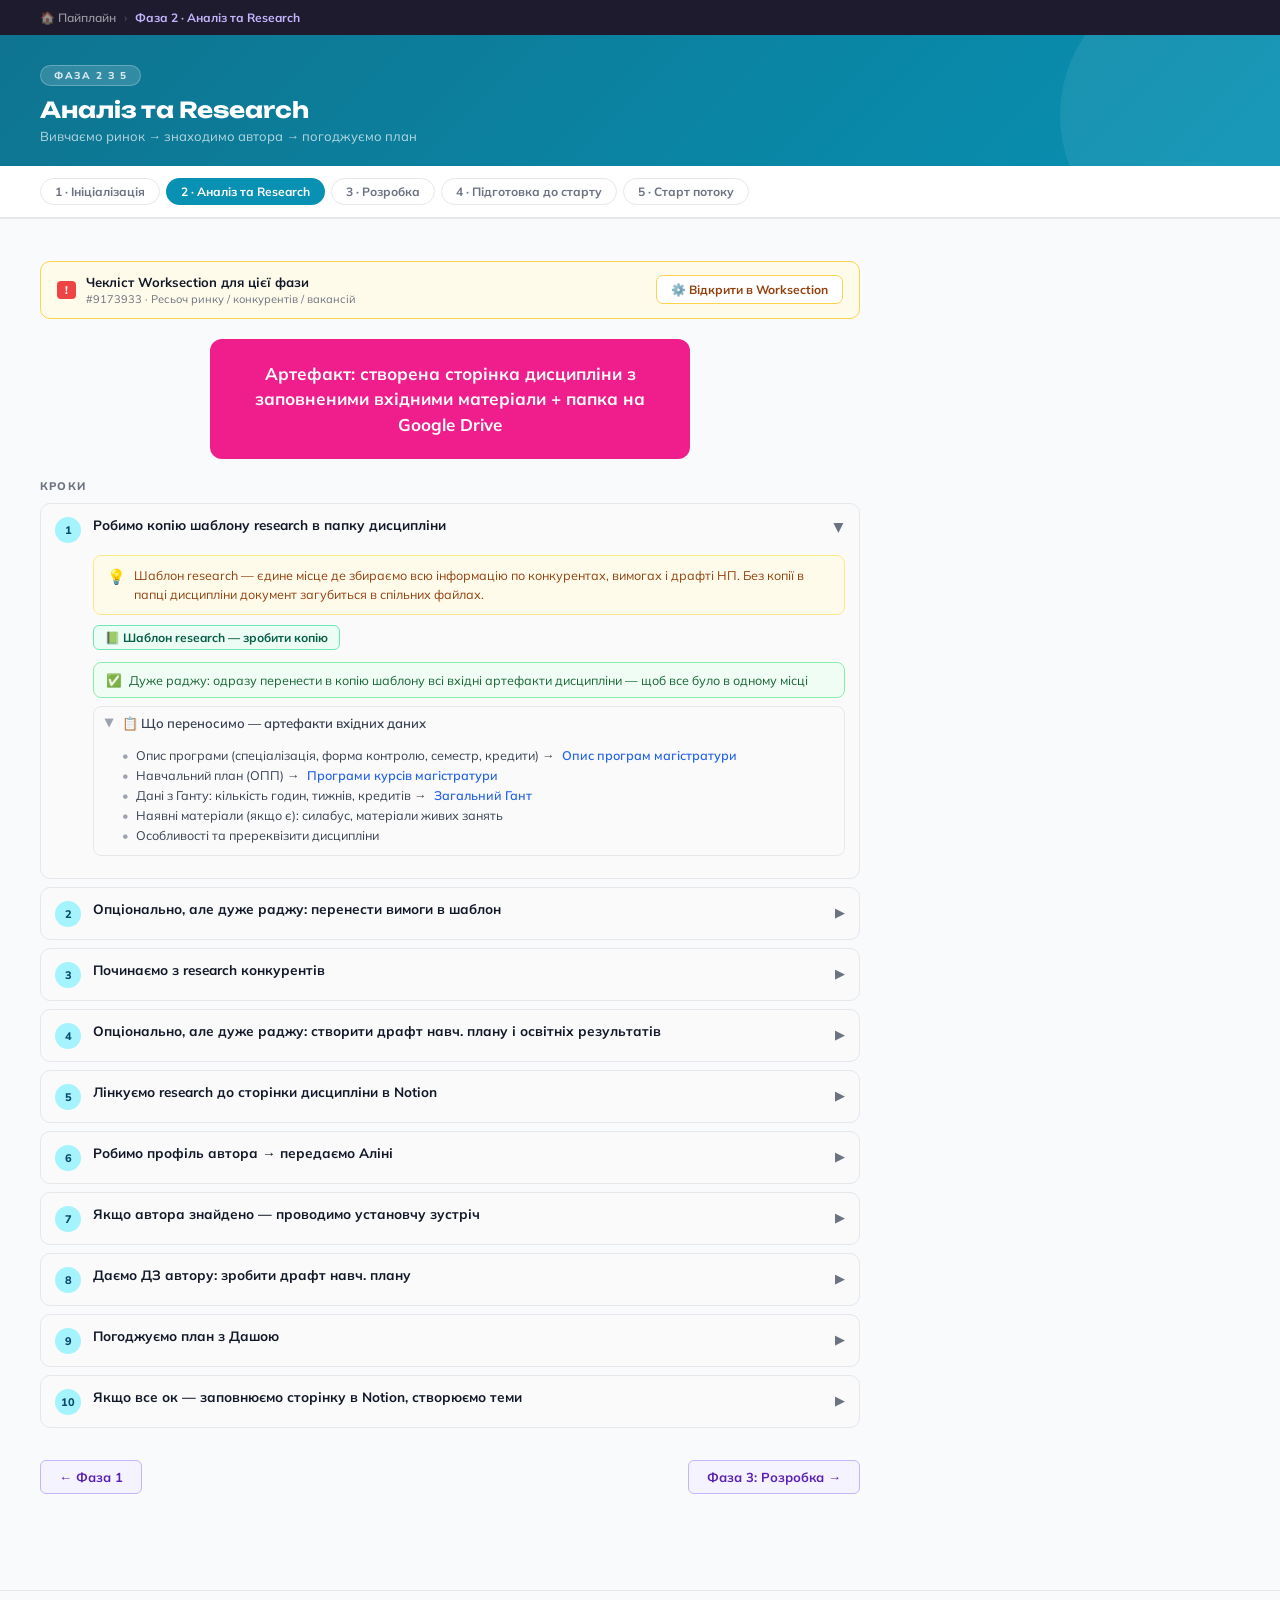
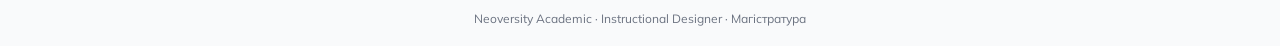
==== commit 36c07d18: "Center artifact boxes" ====
--- a/phase-2.html
+++ b/phase-2.html
@@ -118,7 +118,7 @@
     <a class="ws-open-link" href="https://goi1549.worksection.com/project/194984/9173933/" target="_blank">⚙️ Відкрити в Worksection</a>
   </div>
 
-  <div style="background:#F01D8C;border-radius:12px;padding:22px 28px;margin:20px 0;color:white;font-size:17px;font-weight:700;line-height:1.5;max-width:480px;text-align:center;">
+  <div style="background:#F01D8C;border-radius:12px;padding:22px 28px;margin:20px 0;color:white;font-size:17px;font-weight:700;line-height:1.5;max-width:480px;text-align:center;margin-left:auto;margin-right:auto;">
     Артефакт: створена сторінка дисципліни з заповненими вхідними матеріали + папка на Google Drive
   </div>
 
